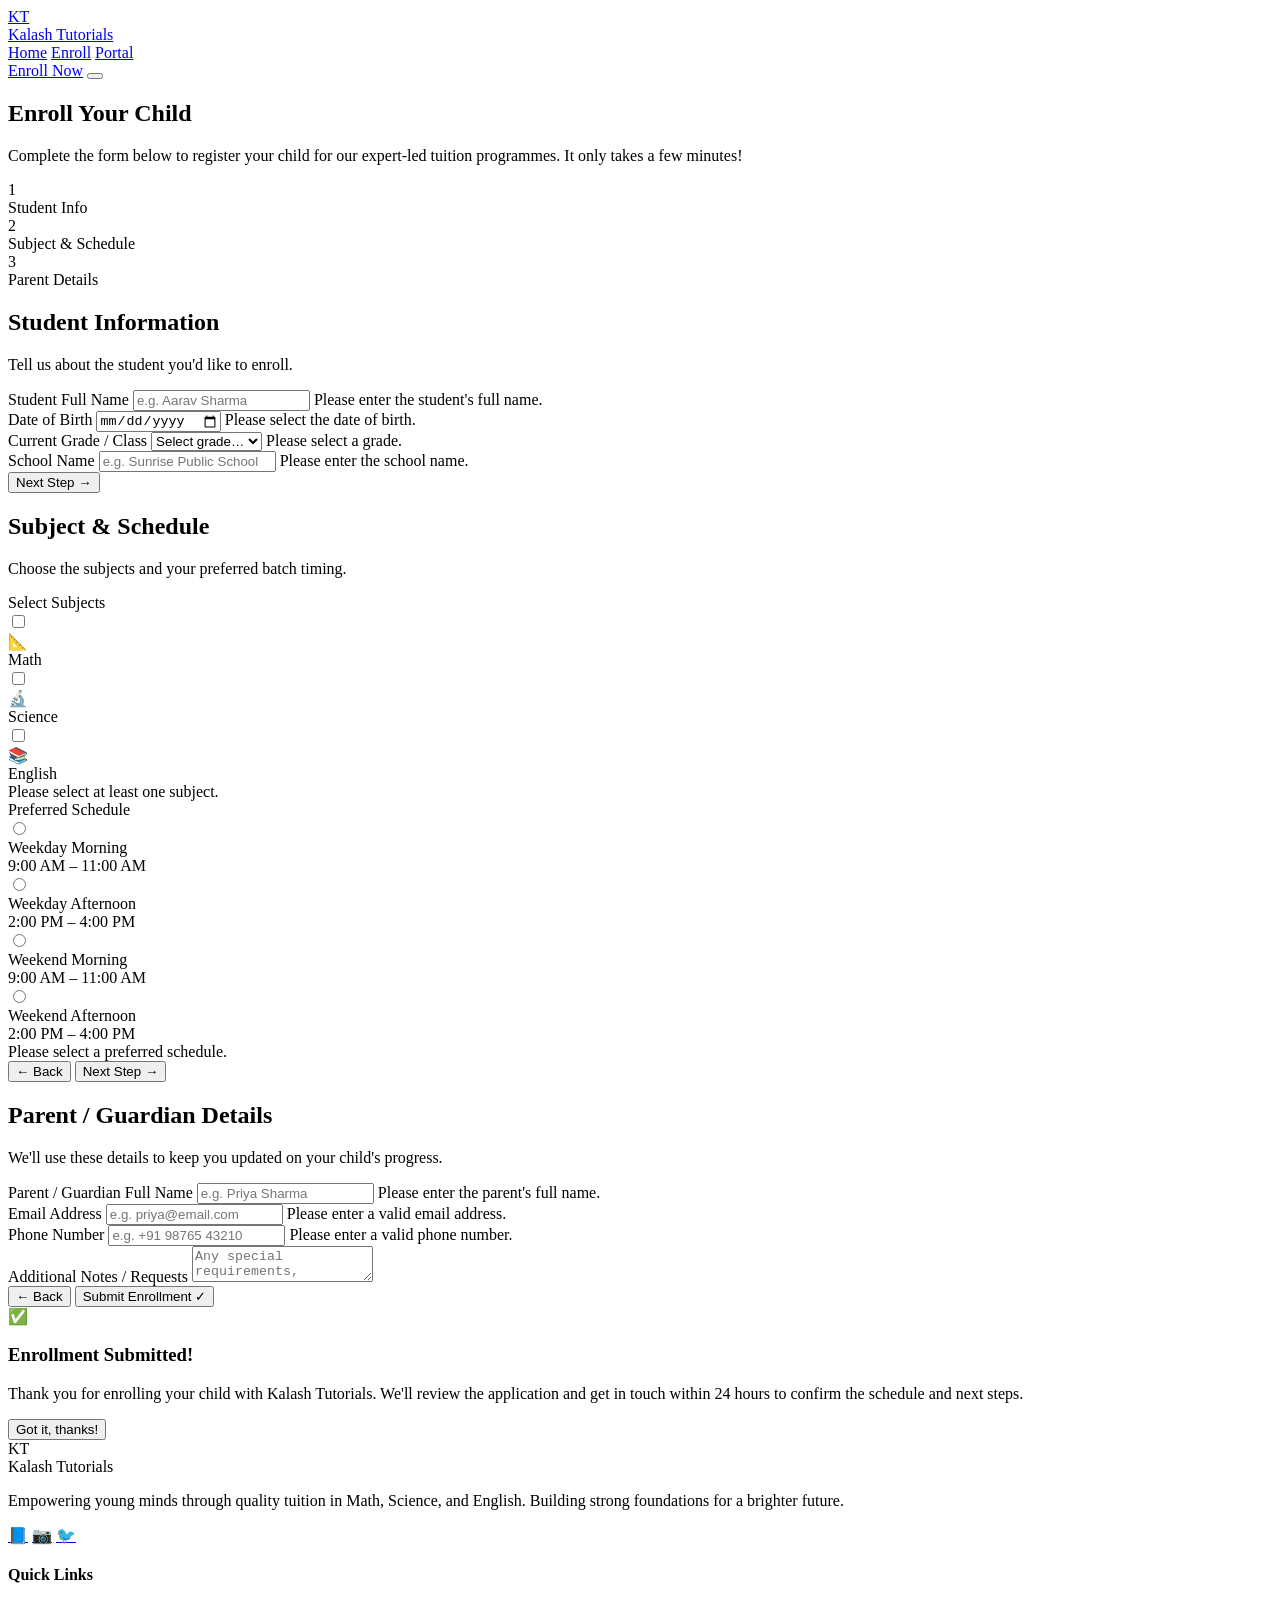
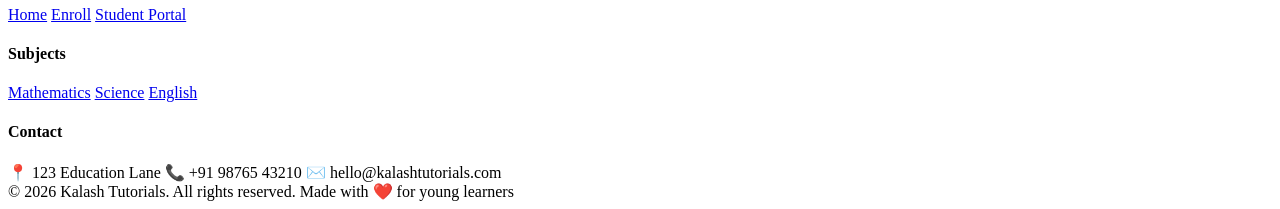
==== enroll.html @ a98e6d1e "Upload enroll.html" ====
<!DOCTYPE html>
<html lang="en">
<head>
  <meta charset="UTF-8">
  <meta name="viewport" content="width=device-width, initial-scale=1.0">
  <meta name="description" content="Enroll your child at Kalash Tutorials — primary school tuition for Math, Science, and English.">
  <title>Enroll | Kalash Tutorials</title>
  <link rel="stylesheet" href="css/style.css">
</head>
<body>

  <!-- ===== Navigation ===== -->
  <nav class="nav" id="nav">
    <div class="nav__inner">
      <a href="index.html" class="nav__logo">
        <div class="nav__logo-icon">KT</div>
        Kalash Tutorials
      </a>
      <div class="nav__links" id="navLinks">
        <a href="index.html" class="nav__link">Home</a>
        <a href="enroll.html" class="nav__link nav__link--active">Enroll</a>
        <a href="portal.html" class="nav__link">Portal</a>
      </div>
      <div class="nav__actions">
        <a href="enroll.html" class="btn btn--primary">Enroll Now</a>
        <button class="nav__hamburger" id="navHamburger" aria-label="Toggle menu">
          <span></span>
          <span></span>
          <span></span>
        </button>
      </div>
    </div>
  </nav>

  <!-- ===== Enroll Hero ===== -->
  <section class="enroll-hero">
    <div class="enroll-hero__content container">
      <h1 class="enroll-hero__title">Enroll Your Child</h1>
      <p class="enroll-hero__subtitle">Complete the form below to register your child for our expert-led tuition programmes. It only takes a few minutes!</p>
    </div>
  </section>

  <!-- ===== Wizard Form ===== -->
  <section class="section">
    <div class="container container--narrow">
      <form class="wizard" id="enrollForm" novalidate>

        <!-- Progress Indicator -->
        <div class="wizard__progress">
          <div class="wizard__step wizard__step--active" data-step="1">
            <div class="wizard__step-number">1</div>
            <span class="wizard__step-label">Student Info</span>
          </div>
          <div class="wizard__connector" data-connector="1"></div>
          <div class="wizard__step" data-step="2">
            <div class="wizard__step-number">2</div>
            <span class="wizard__step-label">Subject & Schedule</span>
          </div>
          <div class="wizard__connector" data-connector="2"></div>
          <div class="wizard__step" data-step="3">
            <div class="wizard__step-number">3</div>
            <span class="wizard__step-label">Parent Details</span>
          </div>
        </div>

        <!-- Step 1: Student Information -->
        <div class="wizard__panel wizard__panel--active" data-panel="1">
          <h2 class="wizard__panel-title">Student Information</h2>
          <p class="wizard__panel-subtitle">Tell us about the student you'd like to enroll.</p>

          <div class="form-row">
            <div class="form-group" id="group-studentName">
              <label class="form-label" for="studentName">Student Full Name</label>
              <input type="text" id="studentName" name="studentName" class="form-input" placeholder="e.g. Aarav Sharma" required>
              <span class="form-error">Please enter the student's full name.</span>
            </div>
            <div class="form-group" id="group-dob">
              <label class="form-label" for="dob">Date of Birth</label>
              <input type="date" id="dob" name="dob" class="form-input" required>
              <span class="form-error">Please select the date of birth.</span>
            </div>
          </div>

          <div class="form-row">
            <div class="form-group" id="group-grade">
              <label class="form-label" for="grade">Current Grade / Class</label>
              <select id="grade" name="grade" class="form-select" required>
                <option value="">Select grade…</option>
                <option value="1">Grade 1</option>
                <option value="2">Grade 2</option>
                <option value="3">Grade 3</option>
                <option value="4">Grade 4</option>
                <option value="5">Grade 5</option>
                <option value="6">Grade 6</option>
              </select>
              <span class="form-error">Please select a grade.</span>
            </div>
            <div class="form-group" id="group-school">
              <label class="form-label" for="school">School Name</label>
              <input type="text" id="school" name="school" class="form-input" placeholder="e.g. Sunrise Public School" required>
              <span class="form-error">Please enter the school name.</span>
            </div>
          </div>

          <div class="wizard__actions">
            <div></div>
            <button type="button" class="btn btn--primary btn--lg" data-action="next">Next Step →</button>
          </div>
        </div>

        <!-- Step 2: Subject & Schedule -->
        <div class="wizard__panel" data-panel="2">
          <h2 class="wizard__panel-title">Subject &amp; Schedule</h2>
          <p class="wizard__panel-subtitle">Choose the subjects and your preferred batch timing.</p>

          <!-- Subject Cards -->
          <div class="form-group" id="group-subjects">
            <label class="form-label">Select Subjects</label>
            <div class="subject-cards">
              <label class="subject-card">
                <input type="checkbox" name="subjects" value="math">
                <div class="subject-card__inner">
                  <div class="subject-card__icon">📐</div>
                  <div class="subject-card__name">Math</div>
                </div>
              </label>
              <label class="subject-card">
                <input type="checkbox" name="subjects" value="science">
                <div class="subject-card__inner">
                  <div class="subject-card__icon">🔬</div>
                  <div class="subject-card__name">Science</div>
                </div>
              </label>
              <label class="subject-card">
                <input type="checkbox" name="subjects" value="english">
                <div class="subject-card__inner">
                  <div class="subject-card__icon">📚</div>
                  <div class="subject-card__name">English</div>
                </div>
              </label>
            </div>
            <span class="form-error">Please select at least one subject.</span>
          </div>

          <!-- Schedule Options -->
          <div class="form-group" id="group-schedule">
            <label class="form-label">Preferred Schedule</label>
            <div class="schedule-options">
              <label class="schedule-option">
                <input type="radio" name="schedule" value="weekday-morning">
                <div class="schedule-option__inner">
                  <div class="schedule-option__radio"></div>
                  <div>
                    <div class="schedule-option__text">Weekday Morning</div>
                    <div class="schedule-option__time">9:00 AM – 11:00 AM</div>
                  </div>
                </div>
              </label>
              <label class="schedule-option">
                <input type="radio" name="schedule" value="weekday-afternoon">
                <div class="schedule-option__inner">
                  <div class="schedule-option__radio"></div>
                  <div>
                    <div class="schedule-option__text">Weekday Afternoon</div>
                    <div class="schedule-option__time">2:00 PM – 4:00 PM</div>
                  </div>
                </div>
              </label>
              <label class="schedule-option">
                <input type="radio" name="schedule" value="weekend-morning">
                <div class="schedule-option__inner">
                  <div class="schedule-option__radio"></div>
                  <div>
                    <div class="schedule-option__text">Weekend Morning</div>
                    <div class="schedule-option__time">9:00 AM – 11:00 AM</div>
                  </div>
                </div>
              </label>
              <label class="schedule-option">
                <input type="radio" name="schedule" value="weekend-afternoon">
                <div class="schedule-option__inner">
                  <div class="schedule-option__radio"></div>
                  <div>
                    <div class="schedule-option__text">Weekend Afternoon</div>
                    <div class="schedule-option__time">2:00 PM – 4:00 PM</div>
                  </div>
                </div>
              </label>
            </div>
            <span class="form-error">Please select a preferred schedule.</span>
          </div>

          <div class="wizard__actions">
            <button type="button" class="btn btn--outline btn--lg" data-action="prev">← Back</button>
            <button type="button" class="btn btn--primary btn--lg" data-action="next">Next Step →</button>
          </div>
        </div>

        <!-- Step 3: Parent / Guardian Details -->
        <div class="wizard__panel" data-panel="3">
          <h2 class="wizard__panel-title">Parent / Guardian Details</h2>
          <p class="wizard__panel-subtitle">We'll use these details to keep you updated on your child's progress.</p>

          <div class="form-group" id="group-parentName">
            <label class="form-label" for="parentName">Parent / Guardian Full Name</label>
            <input type="text" id="parentName" name="parentName" class="form-input" placeholder="e.g. Priya Sharma" required>
            <span class="form-error">Please enter the parent's full name.</span>
          </div>

          <div class="form-row">
            <div class="form-group" id="group-email">
              <label class="form-label" for="email">Email Address</label>
              <input type="email" id="email" name="email" class="form-input" placeholder="e.g. priya@email.com" required>
              <span class="form-error">Please enter a valid email address.</span>
            </div>
            <div class="form-group" id="group-phone">
              <label class="form-label" for="phone">Phone Number</label>
              <input type="tel" id="phone" name="phone" class="form-input" placeholder="e.g. +91 98765 43210" required>
              <span class="form-error">Please enter a valid phone number.</span>
            </div>
          </div>

          <div class="form-group">
            <label class="form-label" for="notes">Additional Notes / Requests</label>
            <textarea id="notes" name="notes" class="form-textarea" placeholder="Any special requirements, learning needs, or questions you have…"></textarea>
          </div>

          <div class="wizard__actions">
            <button type="button" class="btn btn--outline btn--lg" data-action="prev">← Back</button>
            <button type="submit" class="btn btn--primary btn--lg">Submit Enrollment ✓</button>
          </div>
        </div>

      </form>
    </div>
  </section>

  <!-- ===== Success Modal ===== -->
  <div class="modal-overlay" id="successModal">
    <div class="modal">
      <div class="modal__icon">✅</div>
      <h3 class="modal__title">Enrollment Submitted!</h3>
      <p class="modal__text">Thank you for enrolling your child with Kalash Tutorials. We'll review the application and get in touch within 24 hours to confirm the schedule and next steps.</p>
      <button type="button" class="btn btn--primary btn--lg" id="modalClose">Got it, thanks!</button>
    </div>
  </div>

  <!-- ===== Footer ===== -->
  <footer class="footer">
    <div class="container">
      <div class="footer__grid">
        <div class="footer__brand">
          <div class="footer__logo">
            <div class="footer__logo-icon">KT</div>
            Kalash Tutorials
          </div>
          <p class="footer__description">Empowering young minds through quality tuition in Math, Science, and English. Building strong foundations for a brighter future.</p>
          <div class="footer__social">
            <a href="#" class="footer__social-link" aria-label="Facebook">📘</a>
            <a href="#" class="footer__social-link" aria-label="Instagram">📷</a>
            <a href="#" class="footer__social-link" aria-label="Twitter">🐦</a>
          </div>
        </div>
        <div>
          <h4 class="footer__col-title">Quick Links</h4>
          <a href="index.html" class="footer__link">Home</a>
          <a href="enroll.html" class="footer__link">Enroll</a>
          <a href="portal.html" class="footer__link">Student Portal</a>
        </div>
        <div>
          <h4 class="footer__col-title">Subjects</h4>
          <a href="#" class="footer__link">Mathematics</a>
          <a href="#" class="footer__link">Science</a>
          <a href="#" class="footer__link">English</a>
        </div>
        <div>
          <h4 class="footer__col-title">Contact</h4>
          <span class="footer__link">📍 123 Education Lane</span>
          <span class="footer__link">📞 +91 98765 43210</span>
          <span class="footer__link">✉️ hello@kalashtutorials.com</span>
        </div>
      </div>
      <div class="footer__bottom">
        <span>© 2026 Kalash Tutorials. All rights reserved.</span>
        <span>Made with ❤️ for young learners</span>
      </div>
    </div>
  </footer>

  <script src="js/enroll.js"></script>
</body>
</html>
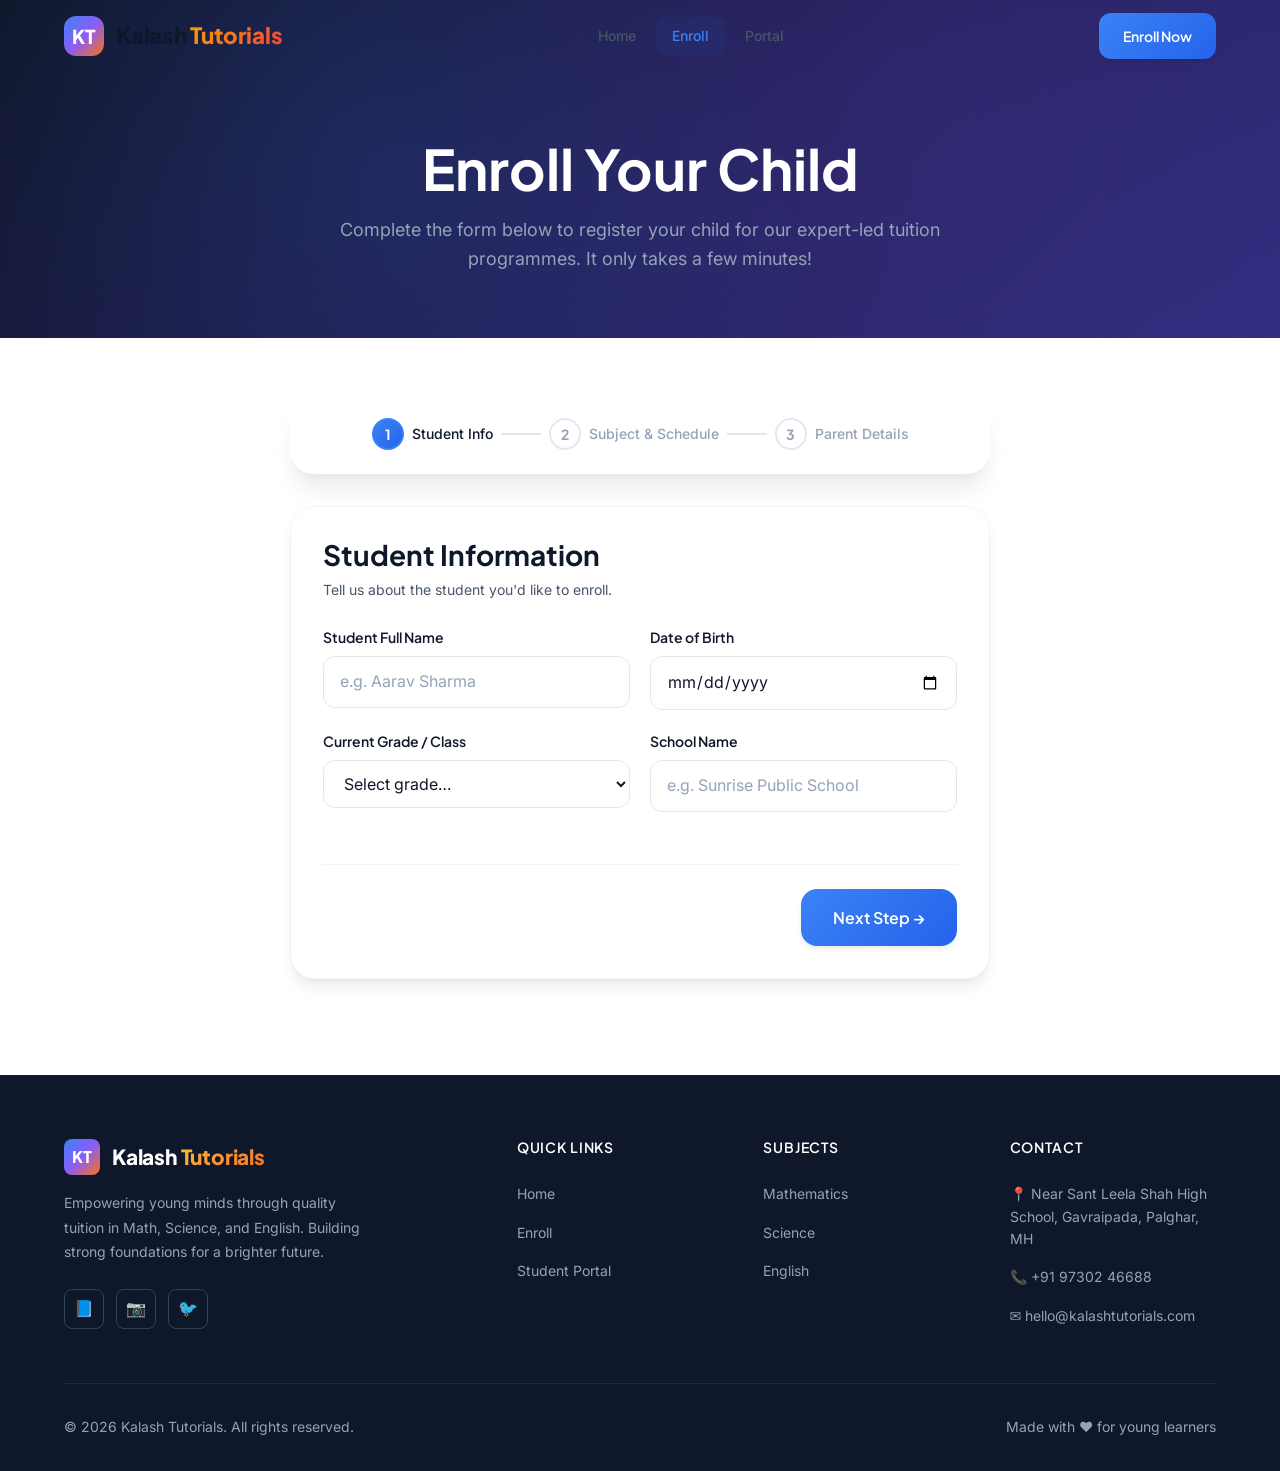
==== commit 2cde7912: "Update enroll.html with local business details and gallery images" ====
--- a/enroll.html
+++ b/enroll.html
@@ -14,7 +14,7 @@
     <div class="nav__inner">
       <a href="index.html" class="nav__logo">
         <div class="nav__logo-icon">KT</div>
-        Kalash Tutorials
+        <span class="brand-name">Kalash <span class="brand-name__accent">Tutorials</span></span>
       </a>
       <div class="nav__links" id="navLinks">
         <a href="index.html" class="nav__link">Home</a>
@@ -252,7 +252,7 @@
         <div class="footer__brand">
           <div class="footer__logo">
             <div class="footer__logo-icon">KT</div>
-            Kalash Tutorials
+            <span class="brand-name">Kalash <span class="brand-name__accent">Tutorials</span></span>
           </div>
           <p class="footer__description">Empowering young minds through quality tuition in Math, Science, and English. Building strong foundations for a brighter future.</p>
           <div class="footer__social">
@@ -275,8 +275,8 @@
         </div>
         <div>
           <h4 class="footer__col-title">Contact</h4>
-          <span class="footer__link">📍 123 Education Lane</span>
-          <span class="footer__link">📞 +91 98765 43210</span>
+          <span class="footer__link">📍 Near Sant Leela Shah High School, Gavraipada, Palghar, MH</span>
+          <a href="tel:+919730246688" class="footer__link">📞 +91 97302 46688</a>
           <span class="footer__link">✉️ hello@kalashtutorials.com</span>
         </div>
       </div>
--- a/css/style.css
+++ b/css/style.css
@@ -0,0 +1,2154 @@
+/* ============================================
+   KALASH TUTORIALS — Design System
+   ============================================ */
+
+@import url('https://fonts.googleapis.com/css2?family=Plus+Jakarta+Sans:wght@400;500;600;700;800&family=Inter:wght@300;400;500;600;700&display=swap');
+
+/* ---- Design Tokens ---- */
+:root {
+  /* Primary Palette */
+  --clr-primary-900: #0f172a;
+  --clr-primary-800: #1e293b;
+  --clr-primary-700: #334155;
+  --clr-primary-600: #475569;
+  --clr-primary-500: #64748b;
+  --clr-primary-400: #94a3b8;
+  --clr-primary-300: #cbd5e1;
+  --clr-primary-200: #e2e8f0;
+  --clr-primary-100: #f1f5f9;
+  --clr-primary-50:  #f8fafc;
+
+  /* Accent Colors */
+  --clr-accent-blue: #3b82f6;
+  --clr-accent-blue-light: #60a5fa;
+  --clr-accent-purple: #8b5cf6;
+  --clr-accent-coral: #f97316;
+  --clr-accent-emerald: #10b981;
+  --clr-accent-rose: #f43f5e;
+
+  /* Gradients */
+  --gradient-primary: linear-gradient(135deg, #3b82f6 0%, #8b5cf6 50%, #f97316 100%);
+  --gradient-hero: linear-gradient(135deg, #0f172a 0%, #1e1b4b 40%, #312e81 100%);
+  --gradient-card: linear-gradient(135deg, rgba(59,130,246,0.08) 0%, rgba(139,92,246,0.08) 100%);
+  --gradient-blue: linear-gradient(135deg, #3b82f6, #2563eb);
+  --gradient-purple: linear-gradient(135deg, #8b5cf6, #7c3aed);
+  --gradient-warm: linear-gradient(135deg, #f97316, #ef4444);
+
+  /* Surface Colors */
+  --surface-primary: #ffffff;
+  --surface-secondary: #f8fafc;
+  --surface-elevated: #ffffff;
+  --surface-glass: rgba(255, 255, 255, 0.7);
+  --surface-glass-border: rgba(255, 255, 255, 0.2);
+
+  /* Text */
+  --text-primary: #0f172a;
+  --text-secondary: #475569;
+  --text-tertiary: #94a3b8;
+  --text-inverse: #ffffff;
+  --text-accent: #3b82f6;
+
+  /* Typography */
+  --font-heading: 'Plus Jakarta Sans', system-ui, sans-serif;
+  --font-body: 'Inter', system-ui, sans-serif;
+
+  --fs-display: clamp(2.5rem, 5vw + 1rem, 4.5rem);
+  --fs-h1: clamp(2rem, 4vw + 0.5rem, 3.5rem);
+  --fs-h2: clamp(1.75rem, 3vw + 0.5rem, 2.75rem);
+  --fs-h3: clamp(1.25rem, 2vw + 0.25rem, 1.75rem);
+  --fs-h4: 1.25rem;
+  --fs-body-lg: 1.125rem;
+  --fs-body: 1rem;
+  --fs-body-sm: 0.875rem;
+  --fs-caption: 0.75rem;
+
+  --lh-tight: 1.15;
+  --lh-snug: 1.3;
+  --lh-normal: 1.6;
+  --lh-relaxed: 1.75;
+
+  /* Spacing */
+  --space-1: 0.25rem;
+  --space-2: 0.5rem;
+  --space-3: 0.75rem;
+  --space-4: 1rem;
+  --space-5: 1.25rem;
+  --space-6: 1.5rem;
+  --space-8: 2rem;
+  --space-10: 2.5rem;
+  --space-12: 3rem;
+  --space-16: 4rem;
+  --space-20: 5rem;
+  --space-24: 6rem;
+  --space-32: 8rem;
+
+  /* Borders & Radius */
+  --radius-sm: 0.375rem;
+  --radius-md: 0.5rem;
+  --radius-lg: 0.75rem;
+  --radius-xl: 1rem;
+  --radius-2xl: 1.5rem;
+  --radius-full: 9999px;
+
+  /* Shadows */
+  --shadow-sm: 0 1px 2px rgba(0, 0, 0, 0.05);
+  --shadow-md: 0 4px 6px -1px rgba(0, 0, 0, 0.07), 0 2px 4px -2px rgba(0, 0, 0, 0.05);
+  --shadow-lg: 0 10px 15px -3px rgba(0, 0, 0, 0.08), 0 4px 6px -4px rgba(0, 0, 0, 0.05);
+  --shadow-xl: 0 20px 25px -5px rgba(0, 0, 0, 0.08), 0 8px 10px -6px rgba(0, 0, 0, 0.04);
+  --shadow-2xl: 0 25px 50px -12px rgba(0, 0, 0, 0.15);
+  --shadow-glow-blue: 0 0 30px rgba(59, 130, 246, 0.25);
+  --shadow-glow-purple: 0 0 30px rgba(139, 92, 246, 0.25);
+
+  /* Transitions */
+  --ease-out: cubic-bezier(0.16, 1, 0.3, 1);
+  --ease-spring: cubic-bezier(0.34, 1.56, 0.64, 1);
+  --transition-fast: 150ms var(--ease-out);
+  --transition-base: 250ms var(--ease-out);
+  --transition-slow: 400ms var(--ease-out);
+  --transition-slower: 600ms var(--ease-out);
+
+  /* Layout */
+  --container-max: 1200px;
+  --container-narrow: 800px;
+  --nav-height: 72px;
+}
+
+
+/* ---- Reset & Base ---- */
+*, *::before, *::after {
+  margin: 0;
+  padding: 0;
+  box-sizing: border-box;
+}
+
+html {
+  scroll-behavior: smooth;
+  -webkit-font-smoothing: antialiased;
+  -moz-osx-font-smoothing: grayscale;
+}
+
+body {
+  font-family: var(--font-body);
+  font-size: var(--fs-body);
+  line-height: var(--lh-normal);
+  color: var(--text-primary);
+  background-color: var(--surface-primary);
+  overflow-x: hidden;
+}
+
+img {
+  max-width: 100%;
+  height: auto;
+  display: block;
+}
+
+a {
+  color: inherit;
+  text-decoration: none;
+}
+
+ul, ol {
+  list-style: none;
+}
+
+button, input, textarea, select {
+  font: inherit;
+  color: inherit;
+  border: none;
+  outline: none;
+  background: none;
+}
+
+button {
+  cursor: pointer;
+}
+
+
+/* ---- Typography ---- */
+h1, h2, h3, h4, h5, h6 {
+  font-family: var(--font-heading);
+  font-weight: 700;
+  line-height: var(--lh-tight);
+  color: var(--text-primary);
+}
+
+h1 { font-size: var(--fs-h1); }
+h2 { font-size: var(--fs-h2); }
+h3 { font-size: var(--fs-h3); }
+h4 { font-size: var(--fs-h4); }
+
+p {
+  line-height: var(--lh-normal);
+  color: var(--text-secondary);
+}
+
+.text-gradient {
+  background: var(--gradient-primary);
+  -webkit-background-clip: text;
+  -webkit-text-fill-color: transparent;
+  background-clip: text;
+}
+
+
+/* ---- Brand Name ---- */
+.brand-name {
+  font-family: var(--font-heading);
+  font-weight: 800;
+  letter-spacing: -0.01em;
+  color: var(--text-primary);
+}
+
+.brand-name__accent {
+  background: linear-gradient(135deg, #f59e0b 0%, #f97316 40%, #ef4444 100%);
+  -webkit-background-clip: text;
+  -webkit-text-fill-color: transparent;
+  background-clip: text;
+}
+
+/* Hero: big prominent brand name */
+.brand-name--hero {
+  display: block;
+  font-family: var(--font-heading);
+  font-weight: 800;
+  font-size: clamp(2.8rem, 6vw + 1rem, 5.5rem);
+  line-height: 1.05;
+  background: linear-gradient(135deg, #fbbf24 0%, #f59e0b 25%, #fb923c 50%, #f97316 75%, #ef4444 100%);
+  background-size: 200% auto;
+  -webkit-background-clip: text;
+  -webkit-text-fill-color: transparent;
+  background-clip: text;
+  animation: brand-shimmer 4s linear infinite;
+  filter: drop-shadow(0 0 30px rgba(251, 146, 60, 0.3));
+}
+
+@keyframes brand-shimmer {
+  0% { background-position: 0% center; }
+  100% { background-position: 200% center; }
+}
+
+.hero__tagline {
+  font-family: var(--font-heading);
+  font-size: clamp(1.1rem, 2vw + 0.25rem, 1.5rem);
+  font-weight: 600;
+  color: var(--clr-primary-300);
+  margin-bottom: var(--space-4);
+  letter-spacing: 0.04em;
+}
+
+.hero__tagline span {
+  background: linear-gradient(135deg, #60a5fa 0%, #a78bfa 50%, #c084fc 100%);
+  -webkit-background-clip: text;
+  -webkit-text-fill-color: transparent;
+  background-clip: text;
+}
+
+/* Nav logo brand color override */
+.nav__logo .brand-name {
+  font-size: 1.4rem;
+}
+
+.nav__logo .brand-name__accent {
+  background: linear-gradient(135deg, #f59e0b 0%, #f97316 50%, #ef4444 100%);
+  -webkit-background-clip: text;
+  -webkit-text-fill-color: transparent;
+  background-clip: text;
+}
+
+/* Footer logo brand color override (light text on dark bg) */
+.footer__logo .brand-name {
+  color: white;
+  font-size: 1.3rem;
+}
+
+.footer__logo .brand-name__accent {
+  background: linear-gradient(135deg, #fbbf24 0%, #fb923c 50%, #f97316 100%);
+  -webkit-background-clip: text;
+  -webkit-text-fill-color: transparent;
+  background-clip: text;
+}
+
+
+/* ---- Layout ---- */
+.container {
+  width: 100%;
+  max-width: var(--container-max);
+  margin: 0 auto;
+  padding: 0 var(--space-6);
+}
+
+.container--narrow {
+  max-width: var(--container-narrow);
+}
+
+.section {
+  padding: var(--space-24) 0;
+  position: relative;
+}
+
+.section--alt {
+  background: var(--surface-secondary);
+}
+
+.section__header {
+  text-align: center;
+  max-width: 700px;
+  margin: 0 auto var(--space-16);
+}
+
+.section__label {
+  display: inline-flex;
+  align-items: center;
+  gap: var(--space-2);
+  font-family: var(--font-heading);
+  font-size: var(--fs-body-sm);
+  font-weight: 600;
+  text-transform: uppercase;
+  letter-spacing: 0.08em;
+  color: var(--clr-accent-blue);
+  margin-bottom: var(--space-4);
+  padding: var(--space-2) var(--space-4);
+  background: rgba(59, 130, 246, 0.08);
+  border-radius: var(--radius-full);
+}
+
+.section__title {
+  margin-bottom: var(--space-4);
+}
+
+.section__subtitle {
+  font-size: var(--fs-body-lg);
+  color: var(--text-secondary);
+  line-height: var(--lh-relaxed);
+}
+
+
+/* ---- Navigation ---- */
+.nav {
+  position: fixed;
+  top: 0;
+  left: 0;
+  right: 0;
+  z-index: 1000;
+  height: var(--nav-height);
+  display: flex;
+  align-items: center;
+  transition: background var(--transition-base), box-shadow var(--transition-base), backdrop-filter var(--transition-base);
+}
+
+.nav--scrolled {
+  background: rgba(255, 255, 255, 0.85);
+  backdrop-filter: blur(20px) saturate(180%);
+  -webkit-backdrop-filter: blur(20px) saturate(180%);
+  box-shadow: 0 1px 3px rgba(0, 0, 0, 0.06), 0 1px 2px rgba(0, 0, 0, 0.04);
+}
+
+.nav__inner {
+  display: flex;
+  align-items: center;
+  justify-content: space-between;
+  width: 100%;
+  max-width: var(--container-max);
+  margin: 0 auto;
+  padding: 0 var(--space-6);
+}
+
+.nav__logo {
+  display: flex;
+  align-items: center;
+  gap: var(--space-3);
+  font-family: var(--font-heading);
+  font-weight: 800;
+  font-size: 1.4rem;
+  color: var(--text-primary);
+  z-index: 1001;
+}
+
+.nav__logo-icon {
+  width: 40px;
+  height: 40px;
+  background: var(--gradient-primary);
+  border-radius: var(--radius-lg);
+  display: flex;
+  align-items: center;
+  justify-content: center;
+  color: white;
+  font-size: 1.2rem;
+  font-weight: 800;
+}
+
+.nav__links {
+  display: flex;
+  align-items: center;
+  gap: var(--space-1);
+}
+
+.nav__link {
+  font-size: var(--fs-body-sm);
+  font-weight: 500;
+  padding: var(--space-2) var(--space-4);
+  border-radius: var(--radius-md);
+  transition: color var(--transition-fast), background var(--transition-fast);
+  color: var(--text-secondary);
+}
+
+.nav__link:hover,
+.nav__link--active {
+  color: var(--clr-accent-blue);
+  background: rgba(59, 130, 246, 0.06);
+}
+
+.nav__actions {
+  display: flex;
+  align-items: center;
+  gap: var(--space-3);
+}
+
+.nav__hamburger {
+  display: none;
+  flex-direction: column;
+  justify-content: center;
+  gap: 5px;
+  width: 28px;
+  height: 28px;
+  z-index: 1001;
+}
+
+.nav__hamburger span {
+  display: block;
+  width: 100%;
+  height: 2px;
+  background: var(--text-primary);
+  border-radius: 2px;
+  transition: transform var(--transition-base), opacity var(--transition-fast);
+}
+
+.nav__hamburger--active span:nth-child(1) {
+  transform: translateY(7px) rotate(45deg);
+}
+
+.nav__hamburger--active span:nth-child(2) {
+  opacity: 0;
+}
+
+.nav__hamburger--active span:nth-child(3) {
+  transform: translateY(-7px) rotate(-45deg);
+}
+
+/* Mobile nav */
+@media (max-width: 768px) {
+  .nav__hamburger {
+    display: flex;
+  }
+
+  .nav__links {
+    position: fixed;
+    inset: 0;
+    background: rgba(255, 255, 255, 0.97);
+    backdrop-filter: blur(20px);
+    -webkit-backdrop-filter: blur(20px);
+    flex-direction: column;
+    justify-content: center;
+    gap: var(--space-2);
+    opacity: 0;
+    visibility: hidden;
+    transition: opacity var(--transition-base), visibility var(--transition-base);
+  }
+
+  .nav__links--open {
+    opacity: 1;
+    visibility: visible;
+  }
+
+  .nav__link {
+    font-size: var(--fs-h3);
+    padding: var(--space-3) var(--space-6);
+  }
+
+  .nav__actions .btn--outline {
+    display: none;
+  }
+}
+
+
+/* ---- Buttons ---- */
+.btn {
+  display: inline-flex;
+  align-items: center;
+  justify-content: center;
+  gap: var(--space-2);
+  font-family: var(--font-heading);
+  font-weight: 600;
+  font-size: var(--fs-body-sm);
+  padding: var(--space-3) var(--space-6);
+  border-radius: var(--radius-lg);
+  transition: all var(--transition-base);
+  white-space: nowrap;
+  position: relative;
+  overflow: hidden;
+}
+
+.btn--primary {
+  background: var(--gradient-blue);
+  color: white;
+  box-shadow: var(--shadow-md), 0 0 0 0 rgba(59, 130, 246, 0);
+}
+
+.btn--primary:hover {
+  transform: translateY(-2px);
+  box-shadow: var(--shadow-lg), var(--shadow-glow-blue);
+}
+
+.btn--primary:active {
+  transform: translateY(0);
+}
+
+.btn--secondary {
+  background: var(--gradient-primary);
+  color: white;
+  box-shadow: var(--shadow-md);
+}
+
+.btn--secondary:hover {
+  transform: translateY(-2px);
+  box-shadow: var(--shadow-xl);
+}
+
+.btn--outline {
+  border: 1.5px solid var(--clr-primary-200);
+  color: var(--text-primary);
+  background: transparent;
+}
+
+.btn--outline:hover {
+  border-color: var(--clr-accent-blue);
+  color: var(--clr-accent-blue);
+  background: rgba(59, 130, 246, 0.04);
+}
+
+.btn--ghost {
+  color: var(--text-secondary);
+  padding: var(--space-2) var(--space-4);
+}
+
+.btn--ghost:hover {
+  color: var(--clr-accent-blue);
+  background: rgba(59, 130, 246, 0.06);
+}
+
+.btn--lg {
+  padding: var(--space-4) var(--space-8);
+  font-size: var(--fs-body);
+  border-radius: var(--radius-xl);
+}
+
+.btn--icon {
+  width: 44px;
+  height: 44px;
+  padding: 0;
+  border-radius: var(--radius-lg);
+}
+
+.btn--white {
+  background: white;
+  color: var(--text-primary);
+  box-shadow: var(--shadow-md);
+}
+
+.btn--white:hover {
+  transform: translateY(-2px);
+  box-shadow: var(--shadow-lg);
+}
+
+
+/* ---- Hero Section ---- */
+.hero {
+  min-height: 100vh;
+  display: flex;
+  align-items: center;
+  position: relative;
+  background: var(--gradient-hero);
+  overflow: hidden;
+  padding-top: var(--nav-height);
+}
+
+.hero::before {
+  content: '';
+  position: absolute;
+  inset: 0;
+  background:
+    radial-gradient(circle at 20% 50%, rgba(59, 130, 246, 0.15) 0%, transparent 50%),
+    radial-gradient(circle at 80% 20%, rgba(139, 92, 246, 0.12) 0%, transparent 50%),
+    radial-gradient(circle at 60% 80%, rgba(249, 115, 22, 0.08) 0%, transparent 50%);
+  z-index: 0;
+}
+
+.hero__grid {
+  position: absolute;
+  inset: 0;
+  background-image:
+    linear-gradient(rgba(255, 255, 255, 0.03) 1px, transparent 1px),
+    linear-gradient(90deg, rgba(255, 255, 255, 0.03) 1px, transparent 1px);
+  background-size: 60px 60px;
+  z-index: 0;
+}
+
+.hero__content {
+  position: relative;
+  z-index: 1;
+  display: grid;
+  grid-template-columns: 1fr 1fr;
+  gap: var(--space-16);
+  align-items: center;
+}
+
+.hero__text {
+  max-width: 600px;
+}
+
+.hero__badge {
+  display: inline-flex;
+  align-items: center;
+  gap: var(--space-2);
+  padding: var(--space-2) var(--space-4);
+  background: rgba(59, 130, 246, 0.12);
+  border: 1px solid rgba(59, 130, 246, 0.2);
+  border-radius: var(--radius-full);
+  font-size: var(--fs-body-sm);
+  font-weight: 500;
+  color: var(--clr-accent-blue-light);
+  margin-bottom: var(--space-6);
+}
+
+.hero__badge-dot {
+  width: 8px;
+  height: 8px;
+  border-radius: 50%;
+  background: var(--clr-accent-emerald);
+  animation: pulse-dot 2s infinite;
+}
+
+@keyframes pulse-dot {
+  0%, 100% { opacity: 1; }
+  50% { opacity: 0.4; }
+}
+
+.hero__title {
+  font-size: var(--fs-display);
+  font-weight: 800;
+  color: white;
+  margin-bottom: var(--space-3);
+  line-height: var(--lh-tight);
+}
+
+.hero__description {
+  font-size: var(--fs-body-lg);
+  color: var(--clr-primary-400);
+  line-height: var(--lh-relaxed);
+  margin-bottom: var(--space-8);
+  max-width: 500px;
+}
+
+.hero__actions {
+  display: flex;
+  gap: var(--space-4);
+  flex-wrap: wrap;
+}
+
+.hero__stats {
+  display: flex;
+  gap: var(--space-10);
+  margin-top: var(--space-12);
+  padding-top: var(--space-8);
+  border-top: 1px solid rgba(255, 255, 255, 0.08);
+}
+
+.hero__stat-value {
+  font-family: var(--font-heading);
+  font-size: var(--fs-h2);
+  font-weight: 800;
+  color: white;
+}
+
+.hero__stat-label {
+  font-size: var(--fs-body-sm);
+  color: var(--clr-primary-400);
+  margin-top: var(--space-1);
+}
+
+.hero__visual {
+  display: flex;
+  justify-content: center;
+  align-items: center;
+  position: relative;
+}
+
+.hero__image-wrapper {
+  position: relative;
+  width: 100%;
+  max-width: 500px;
+}
+
+.hero__image-wrapper img {
+  border-radius: var(--radius-2xl);
+  box-shadow: var(--shadow-2xl);
+}
+
+.hero__float-card {
+  position: absolute;
+  background: rgba(255, 255, 255, 0.95);
+  backdrop-filter: blur(12px);
+  border-radius: var(--radius-xl);
+  padding: var(--space-4) var(--space-5);
+  box-shadow: var(--shadow-xl);
+  animation: float-gentle 6s ease-in-out infinite;
+}
+
+.hero__float-card--1 {
+  top: 10%;
+  right: -20px;
+  animation-delay: 0s;
+}
+
+.hero__float-card--2 {
+  bottom: 15%;
+  left: -20px;
+  animation-delay: -2s;
+}
+
+.hero__float-card--3 {
+  bottom: 5%;
+  right: 10%;
+  animation-delay: -4s;
+}
+
+@keyframes float-gentle {
+  0%, 100% { transform: translateY(0); }
+  50% { transform: translateY(-12px); }
+}
+
+.hero__float-icon {
+  width: 40px;
+  height: 40px;
+  border-radius: var(--radius-md);
+  display: flex;
+  align-items: center;
+  justify-content: center;
+  font-size: 1.2rem;
+  margin-bottom: var(--space-2);
+}
+
+.hero__float-title {
+  font-family: var(--font-heading);
+  font-weight: 700;
+  font-size: var(--fs-body-sm);
+  color: var(--text-primary);
+}
+
+.hero__float-subtitle {
+  font-size: var(--fs-caption);
+  color: var(--text-secondary);
+}
+
+/* Hero responsive */
+@media (max-width: 968px) {
+  .hero__content {
+    grid-template-columns: 1fr;
+    text-align: center;
+  }
+
+  .hero__text {
+    max-width: 100%;
+  }
+
+  .hero__description {
+    max-width: 100%;
+    margin-left: auto;
+    margin-right: auto;
+  }
+
+  .hero__actions {
+    justify-content: center;
+  }
+
+  .hero__stats {
+    justify-content: center;
+  }
+
+  .hero__visual {
+    display: none;
+  }
+}
+
+
+/* ---- About / Features Section ---- */
+.features-grid {
+  display: grid;
+  grid-template-columns: repeat(auto-fit, minmax(260px, 1fr));
+  gap: var(--space-6);
+}
+
+.feature-card {
+  background: var(--surface-elevated);
+  border: 1px solid var(--clr-primary-100);
+  border-radius: var(--radius-2xl);
+  padding: var(--space-8);
+  transition: all var(--transition-base);
+  position: relative;
+  overflow: hidden;
+}
+
+.feature-card::before {
+  content: '';
+  position: absolute;
+  top: 0;
+  left: 0;
+  right: 0;
+  height: 3px;
+  background: var(--gradient-primary);
+  opacity: 0;
+  transition: opacity var(--transition-base);
+}
+
+.feature-card:hover {
+  transform: translateY(-4px);
+  box-shadow: var(--shadow-xl);
+  border-color: transparent;
+}
+
+.feature-card:hover::before {
+  opacity: 1;
+}
+
+.feature-card__icon {
+  width: 56px;
+  height: 56px;
+  border-radius: var(--radius-xl);
+  display: flex;
+  align-items: center;
+  justify-content: center;
+  font-size: 1.5rem;
+  margin-bottom: var(--space-5);
+}
+
+.feature-card__icon--blue { background: rgba(59, 130, 246, 0.1); }
+.feature-card__icon--purple { background: rgba(139, 92, 246, 0.1); }
+.feature-card__icon--coral { background: rgba(249, 115, 22, 0.1); }
+.feature-card__icon--emerald { background: rgba(16, 185, 129, 0.1); }
+.feature-card__icon--rose { background: rgba(244, 63, 94, 0.1); }
+
+.feature-card__title {
+  font-size: var(--fs-h4);
+  margin-bottom: var(--space-3);
+}
+
+.feature-card__text {
+  font-size: var(--fs-body-sm);
+  color: var(--text-secondary);
+  line-height: var(--lh-relaxed);
+}
+
+
+/* ---- Stats Bar ---- */
+.stats-bar {
+  display: grid;
+  grid-template-columns: repeat(4, 1fr);
+  gap: var(--space-6);
+  padding: var(--space-12) 0;
+}
+
+.stat-item {
+  text-align: center;
+}
+
+.stat-item__value {
+  font-family: var(--font-heading);
+  font-size: var(--fs-h2);
+  font-weight: 800;
+  background: var(--gradient-primary);
+  -webkit-background-clip: text;
+  -webkit-text-fill-color: transparent;
+  background-clip: text;
+}
+
+.stat-item__label {
+  font-size: var(--fs-body-sm);
+  color: var(--text-secondary);
+  margin-top: var(--space-2);
+}
+
+@media (max-width: 768px) {
+  .stats-bar {
+    grid-template-columns: repeat(2, 1fr);
+    gap: var(--space-8);
+  }
+}
+
+
+/* ---- Course Cards ---- */
+.courses-grid {
+  display: grid;
+  grid-template-columns: repeat(auto-fit, minmax(340px, 1fr));
+  gap: var(--space-8);
+}
+
+.course-card {
+  background: var(--surface-elevated);
+  border: 1px solid var(--clr-primary-100);
+  border-radius: var(--radius-2xl);
+  overflow: hidden;
+  transition: all var(--transition-base);
+  position: relative;
+}
+
+.course-card:hover {
+  transform: translateY(-6px);
+  box-shadow: var(--shadow-2xl);
+  border-color: transparent;
+}
+
+.course-card__image {
+  height: 200px;
+  overflow: hidden;
+  position: relative;
+}
+
+.course-card__image img {
+  width: 100%;
+  height: 100%;
+  object-fit: cover;
+  transition: transform var(--transition-slow);
+}
+
+.course-card:hover .course-card__image img {
+  transform: scale(1.05);
+}
+
+.course-card__badge {
+  position: absolute;
+  top: var(--space-4);
+  left: var(--space-4);
+  padding: var(--space-1) var(--space-3);
+  border-radius: var(--radius-full);
+  font-size: var(--fs-caption);
+  font-weight: 600;
+  color: white;
+}
+
+.course-card__badge--math { background: var(--gradient-blue); }
+.course-card__badge--science { background: var(--gradient-purple); }
+.course-card__badge--english { background: var(--gradient-warm); }
+
+.course-card__body {
+  padding: var(--space-6);
+}
+
+.course-card__title {
+  font-size: var(--fs-h3);
+  margin-bottom: var(--space-3);
+}
+
+.course-card__text {
+  font-size: var(--fs-body-sm);
+  color: var(--text-secondary);
+  line-height: var(--lh-relaxed);
+  margin-bottom: var(--space-5);
+}
+
+.course-card__meta {
+  display: flex;
+  align-items: center;
+  gap: var(--space-4);
+  padding-top: var(--space-4);
+  border-top: 1px solid var(--clr-primary-100);
+  font-size: var(--fs-body-sm);
+  color: var(--text-secondary);
+}
+
+.course-card__meta-item {
+  display: flex;
+  align-items: center;
+  gap: var(--space-2);
+}
+
+.course-card__footer {
+  display: flex;
+  align-items: center;
+  justify-content: space-between;
+  padding: var(--space-5) var(--space-6);
+  background: var(--surface-secondary);
+}
+
+.course-card__price {
+  font-family: var(--font-heading);
+  font-weight: 700;
+  font-size: var(--fs-h4);
+  color: var(--text-primary);
+}
+
+.course-card__price span {
+  font-size: var(--fs-body-sm);
+  font-weight: 400;
+  color: var(--text-secondary);
+}
+
+
+/* ---- Testimonials ---- */
+.testimonials-slider {
+  position: relative;
+  overflow: hidden;
+  padding: var(--space-4) 0;
+}
+
+.testimonials-track {
+  display: flex;
+  gap: var(--space-6);
+  transition: transform var(--transition-slow);
+}
+
+.testimonial-card {
+  flex: 0 0 calc(33.333% - var(--space-4));
+  background: var(--surface-elevated);
+  border: 1px solid var(--clr-primary-100);
+  border-radius: var(--radius-2xl);
+  padding: var(--space-8);
+  position: relative;
+}
+
+.testimonial-card__quote {
+  position: absolute;
+  top: var(--space-6);
+  right: var(--space-6);
+  font-size: 3rem;
+  font-family: Georgia, serif;
+  color: var(--clr-primary-200);
+  line-height: 1;
+}
+
+.testimonial-card__stars {
+  display: flex;
+  gap: var(--space-1);
+  margin-bottom: var(--space-4);
+  color: #fbbf24;
+  font-size: 1rem;
+}
+
+.testimonial-card__text {
+  font-size: var(--fs-body);
+  line-height: var(--lh-relaxed);
+  color: var(--text-secondary);
+  margin-bottom: var(--space-6);
+  font-style: italic;
+}
+
+.testimonial-card__author {
+  display: flex;
+  align-items: center;
+  gap: var(--space-3);
+}
+
+.testimonial-card__avatar {
+  width: 48px;
+  height: 48px;
+  border-radius: 50%;
+  background: var(--gradient-primary);
+  display: flex;
+  align-items: center;
+  justify-content: center;
+  color: white;
+  font-weight: 700;
+  font-size: var(--fs-body);
+}
+
+.testimonial-card__name {
+  font-family: var(--font-heading);
+  font-weight: 600;
+  font-size: var(--fs-body-sm);
+}
+
+.testimonial-card__role {
+  font-size: var(--fs-caption);
+  color: var(--text-tertiary);
+}
+
+.testimonials-nav {
+  display: flex;
+  justify-content: center;
+  gap: var(--space-3);
+  margin-top: var(--space-8);
+}
+
+.testimonials-nav__btn {
+  width: 44px;
+  height: 44px;
+  border-radius: 50%;
+  border: 1.5px solid var(--clr-primary-200);
+  display: flex;
+  align-items: center;
+  justify-content: center;
+  font-size: 1.2rem;
+  color: var(--text-secondary);
+  transition: all var(--transition-fast);
+}
+
+.testimonials-nav__btn:hover {
+  border-color: var(--clr-accent-blue);
+  color: var(--clr-accent-blue);
+  background: rgba(59, 130, 246, 0.04);
+}
+
+.testimonials-dots {
+  display: flex;
+  justify-content: center;
+  gap: var(--space-2);
+  margin-top: var(--space-6);
+}
+
+.testimonials-dot {
+  width: 8px;
+  height: 8px;
+  border-radius: 50%;
+  background: var(--clr-primary-300);
+  transition: all var(--transition-fast);
+  cursor: pointer;
+}
+
+.testimonials-dot--active {
+  background: var(--clr-accent-blue);
+  width: 24px;
+  border-radius: 4px;
+}
+
+@media (max-width: 968px) {
+  .testimonial-card {
+    flex: 0 0 calc(50% - var(--space-3));
+  }
+}
+
+@media (max-width: 640px) {
+  .testimonial-card {
+    flex: 0 0 100%;
+  }
+}
+
+
+/* ---- FAQ Accordion ---- */
+.faq-list {
+  max-width: 800px;
+  margin: 0 auto;
+  display: flex;
+  flex-direction: column;
+  gap: var(--space-3);
+}
+
+.faq-item {
+  background: var(--surface-elevated);
+  border: 1px solid var(--clr-primary-100);
+  border-radius: var(--radius-xl);
+  overflow: hidden;
+  transition: border-color var(--transition-fast), box-shadow var(--transition-fast);
+}
+
+.faq-item--open {
+  border-color: var(--clr-accent-blue);
+  box-shadow: var(--shadow-glow-blue);
+}
+
+.faq-item__header {
+  display: flex;
+  align-items: center;
+  justify-content: space-between;
+  padding: var(--space-5) var(--space-6);
+  cursor: pointer;
+  transition: background var(--transition-fast);
+  user-select: none;
+}
+
+.faq-item__header:hover {
+  background: rgba(59, 130, 246, 0.02);
+}
+
+.faq-item__question {
+  font-family: var(--font-heading);
+  font-weight: 600;
+  font-size: var(--fs-body);
+  color: var(--text-primary);
+  padding-right: var(--space-4);
+}
+
+.faq-item__icon {
+  width: 32px;
+  height: 32px;
+  flex-shrink: 0;
+  border-radius: 50%;
+  background: var(--surface-secondary);
+  display: flex;
+  align-items: center;
+  justify-content: center;
+  transition: transform var(--transition-base), background var(--transition-base);
+}
+
+.faq-item--open .faq-item__icon {
+  transform: rotate(180deg);
+  background: rgba(59, 130, 246, 0.1);
+  color: var(--clr-accent-blue);
+}
+
+.faq-item__body {
+  max-height: 0;
+  overflow: hidden;
+  transition: max-height var(--transition-slow);
+}
+
+.faq-item__answer {
+  padding: 0 var(--space-6) var(--space-6);
+  font-size: var(--fs-body-sm);
+  color: var(--text-secondary);
+  line-height: var(--lh-relaxed);
+}
+
+
+/* ---- Contact Section ---- */
+.contact-grid {
+  display: grid;
+  grid-template-columns: 1fr 1fr;
+  gap: var(--space-12);
+  align-items: start;
+}
+
+.contact-info__item {
+  display: flex;
+  gap: var(--space-4);
+  margin-bottom: var(--space-6);
+}
+
+.contact-info__icon {
+  width: 48px;
+  height: 48px;
+  flex-shrink: 0;
+  border-radius: var(--radius-lg);
+  background: rgba(59, 130, 246, 0.08);
+  display: flex;
+  align-items: center;
+  justify-content: center;
+  font-size: 1.2rem;
+  color: var(--clr-accent-blue);
+}
+
+.contact-info__label {
+  font-size: var(--fs-body-sm);
+  color: var(--text-tertiary);
+  margin-bottom: var(--space-1);
+}
+
+.contact-info__value {
+  font-family: var(--font-heading);
+  font-weight: 600;
+  color: var(--text-primary);
+}
+
+.contact-form {
+  background: var(--surface-elevated);
+  border: 1px solid var(--clr-primary-100);
+  border-radius: var(--radius-2xl);
+  padding: var(--space-8);
+}
+
+@media (max-width: 768px) {
+  .contact-grid {
+    grid-template-columns: 1fr;
+  }
+}
+
+
+/* ---- Form Elements ---- */
+.form-group {
+  margin-bottom: var(--space-5);
+}
+
+.form-label {
+  display: block;
+  font-family: var(--font-heading);
+  font-weight: 600;
+  font-size: var(--fs-body-sm);
+  color: var(--text-primary);
+  margin-bottom: var(--space-2);
+}
+
+.form-input,
+.form-textarea,
+.form-select {
+  width: 100%;
+  padding: var(--space-3) var(--space-4);
+  border: 1.5px solid var(--clr-primary-200);
+  border-radius: var(--radius-lg);
+  background: var(--surface-primary);
+  font-size: var(--fs-body);
+  transition: border-color var(--transition-fast), box-shadow var(--transition-fast);
+}
+
+.form-input:focus,
+.form-textarea:focus,
+.form-select:focus {
+  border-color: var(--clr-accent-blue);
+  box-shadow: 0 0 0 3px rgba(59, 130, 246, 0.12);
+}
+
+.form-input::placeholder,
+.form-textarea::placeholder {
+  color: var(--text-tertiary);
+}
+
+.form-textarea {
+  resize: vertical;
+  min-height: 120px;
+}
+
+.form-input--error {
+  border-color: var(--clr-accent-rose);
+}
+
+.form-error {
+  font-size: var(--fs-caption);
+  color: var(--clr-accent-rose);
+  margin-top: var(--space-1);
+  display: none;
+}
+
+.form-group--error .form-error {
+  display: block;
+}
+
+.form-row {
+  display: grid;
+  grid-template-columns: 1fr 1fr;
+  gap: var(--space-5);
+}
+
+@media (max-width: 640px) {
+  .form-row {
+    grid-template-columns: 1fr;
+  }
+}
+
+/* Checkbox / Radio */
+.form-check {
+  display: flex;
+  align-items: center;
+  gap: var(--space-3);
+  cursor: pointer;
+  padding: var(--space-2) 0;
+}
+
+.form-check input[type="checkbox"],
+.form-check input[type="radio"] {
+  width: 20px;
+  height: 20px;
+  accent-color: var(--clr-accent-blue);
+  cursor: pointer;
+}
+
+.form-check__label {
+  font-size: var(--fs-body-sm);
+  color: var(--text-secondary);
+}
+
+
+/* ---- Footer ---- */
+.footer {
+  background: var(--clr-primary-900);
+  color: var(--clr-primary-400);
+  padding: var(--space-16) 0 var(--space-8);
+}
+
+.footer__grid {
+  display: grid;
+  grid-template-columns: 2fr 1fr 1fr 1fr;
+  gap: var(--space-10);
+  margin-bottom: var(--space-12);
+}
+
+.footer__brand {
+  max-width: 300px;
+}
+
+.footer__logo {
+  display: flex;
+  align-items: center;
+  gap: var(--space-3);
+  font-family: var(--font-heading);
+  font-weight: 800;
+  font-size: 1.3rem;
+  color: white;
+  margin-bottom: var(--space-4);
+}
+
+.footer__logo-icon {
+  width: 36px;
+  height: 36px;
+  background: var(--gradient-primary);
+  border-radius: var(--radius-md);
+  display: flex;
+  align-items: center;
+  justify-content: center;
+  font-size: 1rem;
+}
+
+.footer__description {
+  font-size: var(--fs-body-sm);
+  line-height: var(--lh-relaxed);
+  margin-bottom: var(--space-6);
+  color: var(--clr-primary-400);
+}
+
+.footer__social {
+  display: flex;
+  gap: var(--space-3);
+}
+
+.footer__social-link {
+  width: 40px;
+  height: 40px;
+  border-radius: var(--radius-md);
+  border: 1px solid var(--clr-primary-700);
+  display: flex;
+  align-items: center;
+  justify-content: center;
+  color: var(--clr-primary-400);
+  transition: all var(--transition-fast);
+}
+
+.footer__social-link:hover {
+  border-color: var(--clr-accent-blue);
+  color: var(--clr-accent-blue);
+  background: rgba(59, 130, 246, 0.08);
+}
+
+.footer__col-title {
+  font-family: var(--font-heading);
+  font-weight: 600;
+  font-size: var(--fs-body-sm);
+  color: white;
+  margin-bottom: var(--space-5);
+  text-transform: uppercase;
+  letter-spacing: 0.06em;
+}
+
+.footer__link {
+  display: block;
+  font-size: var(--fs-body-sm);
+  color: var(--clr-primary-400);
+  padding: var(--space-2) 0;
+  transition: color var(--transition-fast);
+}
+
+.footer__link:hover {
+  color: white;
+}
+
+.footer__bottom {
+  padding-top: var(--space-8);
+  border-top: 1px solid var(--clr-primary-800);
+  display: flex;
+  align-items: center;
+  justify-content: space-between;
+  font-size: var(--fs-body-sm);
+}
+
+@media (max-width: 768px) {
+  .footer__grid {
+    grid-template-columns: 1fr 1fr;
+    gap: var(--space-8);
+  }
+
+  .footer__brand {
+    grid-column: 1 / -1;
+  }
+
+  .footer__bottom {
+    flex-direction: column;
+    gap: var(--space-4);
+    text-align: center;
+  }
+}
+
+
+/* ---- Scroll Animations ---- */
+.reveal {
+  opacity: 0;
+  transform: translateY(30px);
+  transition: opacity 0.6s var(--ease-out), transform 0.6s var(--ease-out);
+}
+
+.reveal--visible {
+  opacity: 1;
+  transform: translateY(0);
+}
+
+.reveal--delay-1 { transition-delay: 0.1s; }
+.reveal--delay-2 { transition-delay: 0.2s; }
+.reveal--delay-3 { transition-delay: 0.3s; }
+.reveal--delay-4 { transition-delay: 0.4s; }
+
+.reveal--scale {
+  opacity: 0;
+  transform: scale(0.95);
+  transition: opacity 0.6s var(--ease-out), transform 0.6s var(--ease-out);
+}
+
+.reveal--scale.reveal--visible {
+  opacity: 1;
+  transform: scale(1);
+}
+
+
+/* ---- Utility ---- */
+.text-center { text-align: center; }
+.text-white { color: white; }
+.mx-auto { margin-left: auto; margin-right: auto; }
+.mt-2 { margin-top: var(--space-2); }
+.mt-4 { margin-top: var(--space-4); }
+.mt-8 { margin-top: var(--space-8); }
+.mb-2 { margin-bottom: var(--space-2); }
+.mb-4 { margin-bottom: var(--space-4); }
+.mb-8 { margin-bottom: var(--space-8); }
+.gap-4 { gap: var(--space-4); }
+.flex { display: flex; }
+.items-center { align-items: center; }
+.justify-center { justify-content: center; }
+.sr-only {
+  position: absolute;
+  width: 1px;
+  height: 1px;
+  padding: 0;
+  margin: -1px;
+  overflow: hidden;
+  clip: rect(0, 0, 0, 0);
+  white-space: nowrap;
+  border-width: 0;
+}
+
+
+/* ---- Success Modal ---- */
+.modal-overlay {
+  position: fixed;
+  inset: 0;
+  background: rgba(15, 23, 42, 0.5);
+  backdrop-filter: blur(8px);
+  -webkit-backdrop-filter: blur(8px);
+  display: flex;
+  align-items: center;
+  justify-content: center;
+  z-index: 2000;
+  opacity: 0;
+  visibility: hidden;
+  transition: opacity var(--transition-base), visibility var(--transition-base);
+}
+
+.modal-overlay--active {
+  opacity: 1;
+  visibility: visible;
+}
+
+.modal {
+  background: var(--surface-elevated);
+  border-radius: var(--radius-2xl);
+  padding: var(--space-10);
+  max-width: 440px;
+  width: 90%;
+  text-align: center;
+  transform: scale(0.9) translateY(20px);
+  transition: transform var(--transition-base);
+  box-shadow: var(--shadow-2xl);
+}
+
+.modal-overlay--active .modal {
+  transform: scale(1) translateY(0);
+}
+
+.modal__icon {
+  width: 72px;
+  height: 72px;
+  border-radius: 50%;
+  background: rgba(16, 185, 129, 0.1);
+  display: flex;
+  align-items: center;
+  justify-content: center;
+  margin: 0 auto var(--space-5);
+  font-size: 2rem;
+}
+
+.modal__title {
+  font-size: var(--fs-h3);
+  margin-bottom: var(--space-3);
+}
+
+.modal__text {
+  font-size: var(--fs-body-sm);
+  color: var(--text-secondary);
+  margin-bottom: var(--space-6);
+  line-height: var(--lh-relaxed);
+}
+
+
+/* ---- Course Card Image Placeholders (gradient backgrounds) ---- */
+.course-img-placeholder {
+  width: 100%;
+  height: 100%;
+  display: flex;
+  align-items: center;
+  justify-content: center;
+  font-size: 3rem;
+}
+
+.course-img-placeholder--math {
+  background: linear-gradient(135deg, #dbeafe 0%, #bfdbfe 100%);
+}
+
+.course-img-placeholder--science {
+  background: linear-gradient(135deg, #ede9fe 0%, #ddd6fe 100%);
+}
+
+.course-img-placeholder--english {
+  background: linear-gradient(135deg, #ffedd5 0%, #fed7aa 100%);
+}
+
+
+/* ---- Enrollment Page Specific ---- */
+.enroll-hero {
+  background: var(--gradient-hero);
+  padding: calc(var(--nav-height) + var(--space-16)) 0 var(--space-16);
+  text-align: center;
+  position: relative;
+  overflow: hidden;
+}
+
+.enroll-hero::before {
+  content: '';
+  position: absolute;
+  inset: 0;
+  background:
+    radial-gradient(circle at 30% 50%, rgba(59, 130, 246, 0.15) 0%, transparent 50%),
+    radial-gradient(circle at 70% 30%, rgba(139, 92, 246, 0.1) 0%, transparent 50%);
+}
+
+.enroll-hero__content {
+  position: relative;
+  z-index: 1;
+}
+
+.enroll-hero__title {
+  font-size: var(--fs-h1);
+  color: white;
+  margin-bottom: var(--space-4);
+}
+
+.enroll-hero__subtitle {
+  font-size: var(--fs-body-lg);
+  color: var(--clr-primary-400);
+  max-width: 600px;
+  margin: 0 auto;
+}
+
+/* Step Wizard */
+.wizard {
+  max-width: 700px;
+  margin: calc(-1 * var(--space-10)) auto 0;
+  position: relative;
+  z-index: 2;
+}
+
+.wizard__progress {
+  display: flex;
+  align-items: center;
+  justify-content: center;
+  gap: var(--space-2);
+  margin-bottom: var(--space-8);
+  padding: var(--space-6) var(--space-8);
+  background: var(--surface-elevated);
+  border-radius: var(--radius-2xl);
+  box-shadow: var(--shadow-xl);
+}
+
+.wizard__step {
+  display: flex;
+  align-items: center;
+  gap: var(--space-2);
+}
+
+.wizard__step-number {
+  width: 32px;
+  height: 32px;
+  border-radius: 50%;
+  border: 2px solid var(--clr-primary-200);
+  display: flex;
+  align-items: center;
+  justify-content: center;
+  font-family: var(--font-heading);
+  font-weight: 700;
+  font-size: var(--fs-body-sm);
+  color: var(--text-tertiary);
+  transition: all var(--transition-base);
+}
+
+.wizard__step--active .wizard__step-number {
+  background: var(--gradient-blue);
+  border-color: var(--clr-accent-blue);
+  color: white;
+}
+
+.wizard__step--complete .wizard__step-number {
+  background: var(--clr-accent-emerald);
+  border-color: var(--clr-accent-emerald);
+  color: white;
+}
+
+.wizard__step-label {
+  font-size: var(--fs-body-sm);
+  font-weight: 500;
+  color: var(--text-tertiary);
+}
+
+.wizard__step--active .wizard__step-label {
+  color: var(--text-primary);
+}
+
+.wizard__step--complete .wizard__step-label {
+  color: var(--clr-accent-emerald);
+}
+
+.wizard__connector {
+  width: 40px;
+  height: 2px;
+  background: var(--clr-primary-200);
+  transition: background var(--transition-base);
+}
+
+.wizard__connector--active {
+  background: var(--clr-accent-emerald);
+}
+
+@media (max-width: 640px) {
+  .wizard__step-label {
+    display: none;
+  }
+  .wizard__progress {
+    padding: var(--space-4) var(--space-6);
+  }
+}
+
+/* Wizard Panels */
+.wizard__panel {
+  background: var(--surface-elevated);
+  border: 1px solid var(--clr-primary-100);
+  border-radius: var(--radius-2xl);
+  padding: var(--space-8);
+  box-shadow: var(--shadow-lg);
+  display: none;
+}
+
+.wizard__panel--active {
+  display: block;
+  animation: fadeInUp 0.4s var(--ease-out);
+}
+
+@keyframes fadeInUp {
+  from {
+    opacity: 0;
+    transform: translateY(12px);
+  }
+  to {
+    opacity: 1;
+    transform: translateY(0);
+  }
+}
+
+.wizard__panel-title {
+  font-size: var(--fs-h3);
+  margin-bottom: var(--space-2);
+}
+
+.wizard__panel-subtitle {
+  font-size: var(--fs-body-sm);
+  color: var(--text-secondary);
+  margin-bottom: var(--space-6);
+}
+
+.wizard__actions {
+  display: flex;
+  justify-content: space-between;
+  gap: var(--space-4);
+  margin-top: var(--space-8);
+  padding-top: var(--space-6);
+  border-top: 1px solid var(--clr-primary-100);
+}
+
+
+/* ---- Portal Page ---- */
+.portal-page {
+  min-height: 100vh;
+  display: flex;
+  background: var(--gradient-hero);
+  position: relative;
+  overflow: hidden;
+}
+
+.portal-page::before {
+  content: '';
+  position: absolute;
+  inset: 0;
+  background:
+    radial-gradient(circle at 20% 80%, rgba(59, 130, 246, 0.15) 0%, transparent 50%),
+    radial-gradient(circle at 80% 20%, rgba(139, 92, 246, 0.1) 0%, transparent 50%);
+}
+
+.portal-left {
+  flex: 1;
+  display: flex;
+  flex-direction: column;
+  justify-content: center;
+  align-items: center;
+  padding: var(--space-10);
+  position: relative;
+  z-index: 1;
+}
+
+.portal-right {
+  flex: 1;
+  display: flex;
+  flex-direction: column;
+  justify-content: center;
+  padding: var(--space-10);
+  position: relative;
+  z-index: 1;
+}
+
+.portal-login-card {
+  background: var(--surface-elevated);
+  border-radius: var(--radius-2xl);
+  padding: var(--space-10);
+  width: 100%;
+  max-width: 440px;
+  box-shadow: var(--shadow-2xl);
+}
+
+.portal-login-card__header {
+  text-align: center;
+  margin-bottom: var(--space-8);
+}
+
+.portal-login-card__logo {
+  display: inline-flex;
+  align-items: center;
+  gap: var(--space-3);
+  font-family: var(--font-heading);
+  font-weight: 800;
+  font-size: 1.3rem;
+  margin-bottom: var(--space-4);
+}
+
+.portal-login-card__title {
+  font-size: var(--fs-h3);
+  margin-bottom: var(--space-2);
+}
+
+.portal-login-card__subtitle {
+  font-size: var(--fs-body-sm);
+  color: var(--text-secondary);
+}
+
+.portal-form__password-wrapper {
+  position: relative;
+}
+
+.portal-form__password-toggle {
+  position: absolute;
+  right: var(--space-3);
+  top: 50%;
+  transform: translateY(-50%);
+  cursor: pointer;
+  color: var(--text-tertiary);
+  font-size: 1.1rem;
+  transition: color var(--transition-fast);
+  background: none;
+  border: none;
+  padding: var(--space-1);
+}
+
+.portal-form__password-toggle:hover {
+  color: var(--text-primary);
+}
+
+.portal-form__forgot {
+  display: block;
+  text-align: right;
+  font-size: var(--fs-body-sm);
+  color: var(--clr-accent-blue);
+  margin-top: var(--space-2);
+  margin-bottom: var(--space-6);
+  transition: color var(--transition-fast);
+}
+
+.portal-form__forgot:hover {
+  color: var(--clr-accent-purple);
+}
+
+.portal-demo-notice {
+  margin-top: var(--space-6);
+  padding: var(--space-4);
+  background: rgba(59, 130, 246, 0.06);
+  border: 1px solid rgba(59, 130, 246, 0.15);
+  border-radius: var(--radius-lg);
+  text-align: center;
+}
+
+.portal-demo-notice__title {
+  font-family: var(--font-heading);
+  font-weight: 600;
+  font-size: var(--fs-body-sm);
+  color: var(--clr-accent-blue);
+  margin-bottom: var(--space-1);
+}
+
+.portal-demo-notice__text {
+  font-size: var(--fs-caption);
+  color: var(--text-secondary);
+}
+
+/* Portal Dashboard Preview */
+.portal-preview {
+  max-width: 500px;
+  text-align: center;
+}
+
+.portal-preview__title {
+  font-size: var(--fs-h2);
+  color: white;
+  margin-bottom: var(--space-4);
+}
+
+.portal-preview__text {
+  font-size: var(--fs-body);
+  color: var(--clr-primary-400);
+  margin-bottom: var(--space-8);
+  line-height: var(--lh-relaxed);
+}
+
+.portal-preview__features {
+  display: grid;
+  grid-template-columns: 1fr 1fr;
+  gap: var(--space-4);
+}
+
+.portal-preview__feature {
+  background: rgba(255, 255, 255, 0.06);
+  border: 1px solid rgba(255, 255, 255, 0.08);
+  border-radius: var(--radius-xl);
+  padding: var(--space-5);
+  text-align: left;
+  transition: background var(--transition-fast);
+}
+
+.portal-preview__feature:hover {
+  background: rgba(255, 255, 255, 0.1);
+}
+
+.portal-preview__feature-icon {
+  font-size: 1.5rem;
+  margin-bottom: var(--space-3);
+}
+
+.portal-preview__feature-title {
+  font-family: var(--font-heading);
+  font-weight: 600;
+  font-size: var(--fs-body-sm);
+  color: white;
+  margin-bottom: var(--space-1);
+}
+
+.portal-preview__feature-text {
+  font-size: var(--fs-caption);
+  color: var(--clr-primary-400);
+}
+
+@media (max-width: 968px) {
+  .portal-page {
+    flex-direction: column;
+  }
+
+  .portal-left {
+    order: 2;
+    padding: var(--space-8) var(--space-6);
+  }
+
+  .portal-right {
+    order: 1;
+    align-items: center;
+    padding: calc(var(--nav-height) + var(--space-8)) var(--space-6) var(--space-8);
+  }
+
+  .portal-preview__features {
+    grid-template-columns: 1fr;
+  }
+}
+
+
+/* ---- Subject Selection Cards (Enrollment) ---- */
+.subject-cards {
+  display: grid;
+  grid-template-columns: repeat(3, 1fr);
+  gap: var(--space-4);
+}
+
+.subject-card {
+  position: relative;
+  cursor: pointer;
+}
+
+.subject-card input {
+  position: absolute;
+  opacity: 0;
+  pointer-events: none;
+}
+
+.subject-card__inner {
+  padding: var(--space-5);
+  border: 2px solid var(--clr-primary-200);
+  border-radius: var(--radius-xl);
+  text-align: center;
+  transition: all var(--transition-base);
+}
+
+.subject-card input:checked + .subject-card__inner {
+  border-color: var(--clr-accent-blue);
+  background: rgba(59, 130, 246, 0.04);
+  box-shadow: var(--shadow-glow-blue);
+}
+
+.subject-card__icon {
+  font-size: 2rem;
+  margin-bottom: var(--space-3);
+}
+
+.subject-card__name {
+  font-family: var(--font-heading);
+  font-weight: 600;
+  font-size: var(--fs-body-sm);
+  color: var(--text-primary);
+}
+
+@media (max-width: 640px) {
+  .subject-cards {
+    grid-template-columns: 1fr;
+  }
+}
+
+
+/* ---- Schedule Grid (Enrollment) ---- */
+.schedule-options {
+  display: grid;
+  grid-template-columns: repeat(2, 1fr);
+  gap: var(--space-3);
+}
+
+.schedule-option {
+  position: relative;
+  cursor: pointer;
+}
+
+.schedule-option input {
+  position: absolute;
+  opacity: 0;
+  pointer-events: none;
+}
+
+.schedule-option__inner {
+  padding: var(--space-4);
+  border: 1.5px solid var(--clr-primary-200);
+  border-radius: var(--radius-lg);
+  transition: all var(--transition-fast);
+  display: flex;
+  align-items: center;
+  gap: var(--space-3);
+}
+
+.schedule-option input:checked + .schedule-option__inner {
+  border-color: var(--clr-accent-blue);
+  background: rgba(59, 130, 246, 0.04);
+}
+
+.schedule-option__radio {
+  width: 20px;
+  height: 20px;
+  border-radius: 50%;
+  border: 2px solid var(--clr-primary-300);
+  flex-shrink: 0;
+  display: flex;
+  align-items: center;
+  justify-content: center;
+  transition: all var(--transition-fast);
+}
+
+.schedule-option input:checked + .schedule-option__inner .schedule-option__radio {
+  border-color: var(--clr-accent-blue);
+}
+
+.schedule-option input:checked + .schedule-option__inner .schedule-option__radio::after {
+  content: '';
+  width: 10px;
+  height: 10px;
+  border-radius: 50%;
+  background: var(--clr-accent-blue);
+}
+
+.schedule-option__text {
+  font-size: var(--fs-body-sm);
+  font-weight: 500;
+  color: var(--text-primary);
+}
+
+.schedule-option__time {
+  font-size: var(--fs-caption);
+  color: var(--text-secondary);
+  margin-top: var(--space-1);
+}
+
+@media (max-width: 640px) {
+  .schedule-options {
+    grid-template-columns: 1fr;
+  }
+}
+
+
+/* ---- Back to top button ---- */
+.back-to-top {
+  position: fixed;
+  bottom: var(--space-8);
+  right: var(--space-8);
+  width: 48px;
+  height: 48px;
+  border-radius: 50%;
+  background: var(--gradient-blue);
+  color: white;
+  display: flex;
+  align-items: center;
+  justify-content: center;
+  font-size: 1.2rem;
+  box-shadow: var(--shadow-lg);
+  opacity: 0;
+  visibility: hidden;
+  transform: translateY(10px);
+  transition: all var(--transition-base);
+  z-index: 999;
+  cursor: pointer;
+}
+
+.back-to-top--visible {
+  opacity: 1;
+  visibility: visible;
+  transform: translateY(0);
+}
+
+.back-to-top:hover {
+  transform: translateY(-3px);
+  box-shadow: var(--shadow-xl), var(--shadow-glow-blue);
+}
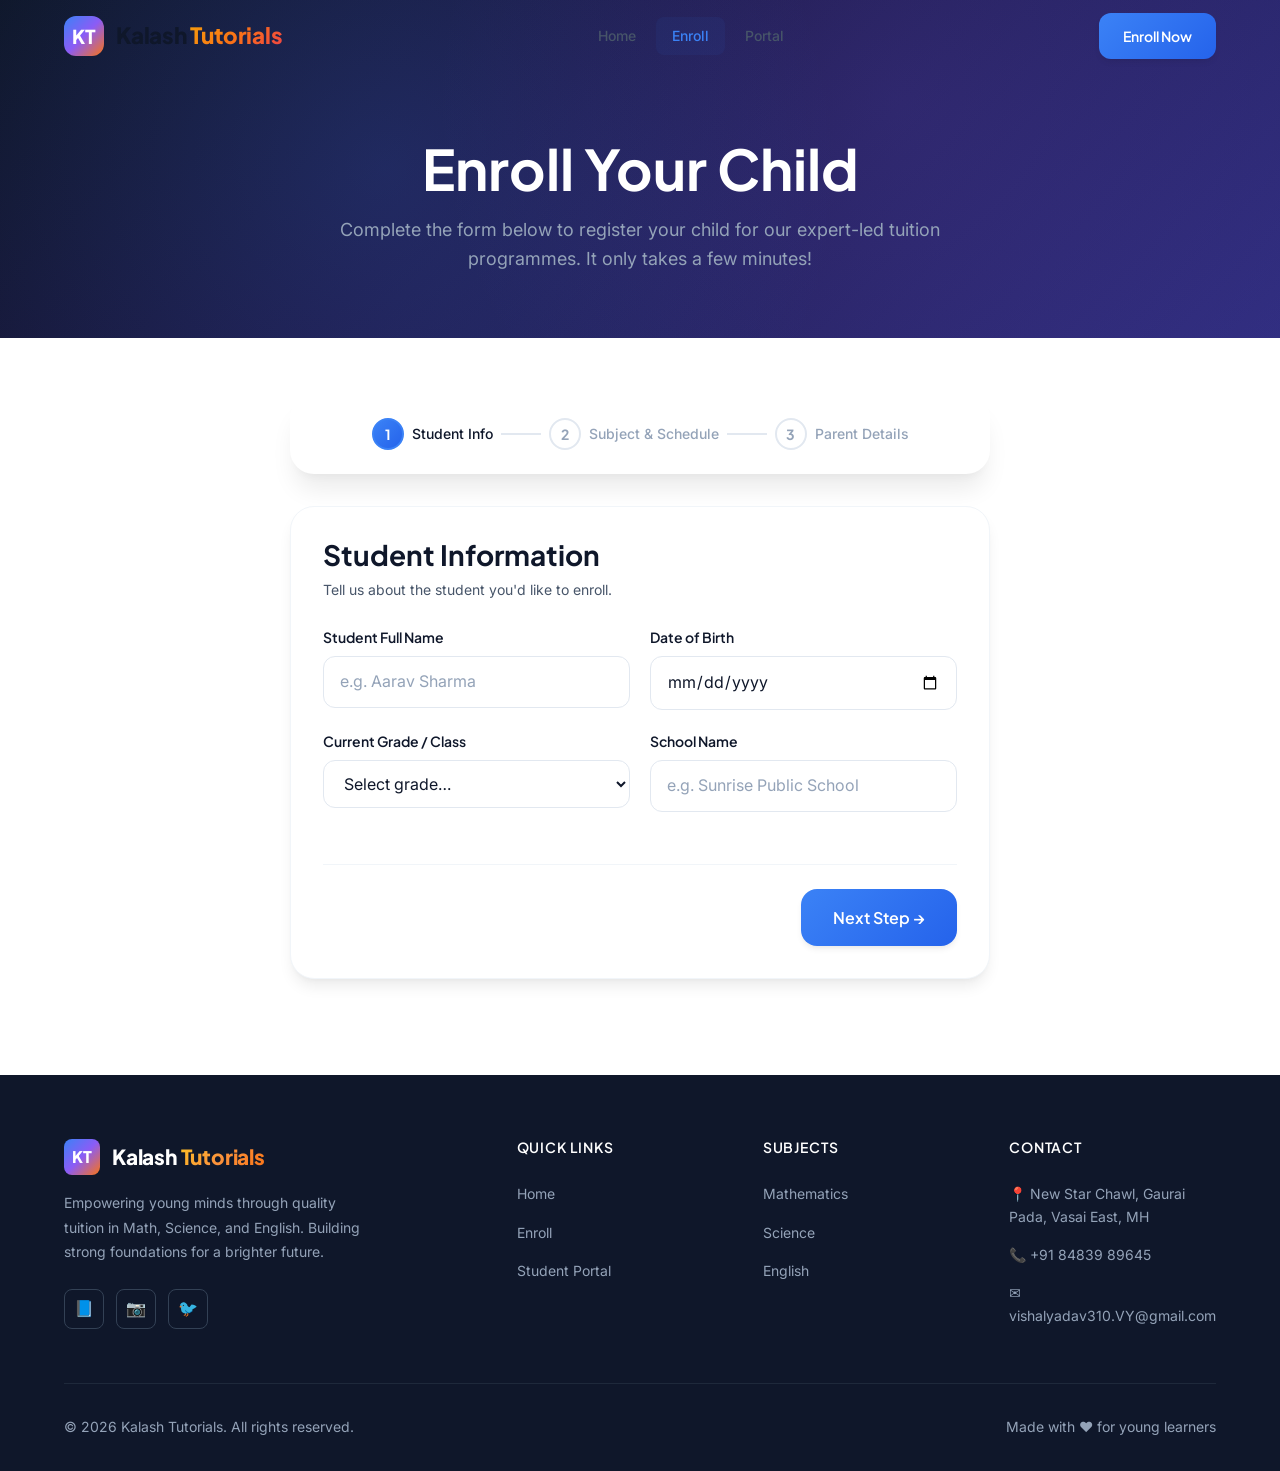
==== commit 79e50b0c: "Update enroll.html with official business details (phone, email, map link, storefront photo)" ====
--- a/enroll.html
+++ b/enroll.html
@@ -275,9 +275,9 @@
         </div>
         <div>
           <h4 class="footer__col-title">Contact</h4>
-          <span class="footer__link">📍 Near Sant Leela Shah High School, Gavraipada, Palghar, MH</span>
-          <a href="tel:+919730246688" class="footer__link">📞 +91 97302 46688</a>
-          <span class="footer__link">✉️ hello@kalashtutorials.com</span>
+          <span class="footer__link">📍 New Star Chawl, Gaurai Pada, Vasai East, MH</span>
+          <a href="tel:+918483989645" class="footer__link">📞 +91 84839 89645</a>
+          <span class="footer__link">✉️ vishalyadav310.VY@gmail.com</span>
         </div>
       </div>
       <div class="footer__bottom">
--- a/css/style.css
+++ b/css/style.css
@@ -989,6 +989,74 @@
   font-size: var(--fs-body-sm);
   font-weight: 400;
   color: var(--text-secondary);
+}
+
+
+/* ---- Gallery Section ---- */
+.gallery-grid {
+  display: grid;
+  grid-template-columns: repeat(auto-fit, minmax(340px, 1fr));
+  gap: var(--space-8);
+  margin-top: var(--space-8);
+}
+
+.gallery-card {
+  position: relative;
+  border-radius: var(--radius-2xl);
+  overflow: hidden;
+  box-shadow: var(--shadow-md);
+  transition: transform var(--transition-base), box-shadow var(--transition-base);
+  aspect-ratio: 16 / 10;
+  border: 1px solid var(--clr-primary-100);
+}
+
+.gallery-card img {
+  width: 100%;
+  height: 100%;
+  object-fit: cover;
+  transition: transform var(--transition-slow);
+}
+
+.gallery-card:hover {
+  transform: translateY(-4px);
+  box-shadow: var(--shadow-xl);
+}
+
+.gallery-card:hover img {
+  transform: scale(1.04);
+}
+
+.gallery-overlay {
+  position: absolute;
+  inset: 0;
+  background: linear-gradient(180deg, rgba(15, 23, 42, 0) 40%, rgba(15, 23, 42, 0.75) 100%);
+  display: flex;
+  flex-direction: column;
+  justify-content: flex-end;
+  padding: var(--space-6);
+  color: white;
+  opacity: 0;
+  transition: opacity var(--transition-base);
+}
+
+.gallery-card:hover .gallery-overlay {
+  opacity: 1;
+}
+
+.gallery-title {
+  font-family: var(--font-heading);
+  font-weight: 700;
+  font-size: var(--fs-h4);
+  color: white;
+  margin-bottom: var(--space-1);
+}
+
+.gallery-tag {
+  font-size: var(--fs-caption);
+  text-transform: uppercase;
+  letter-spacing: 0.08em;
+  color: var(--clr-accent-blue-light);
+  font-weight: 600;
 }
 
 
